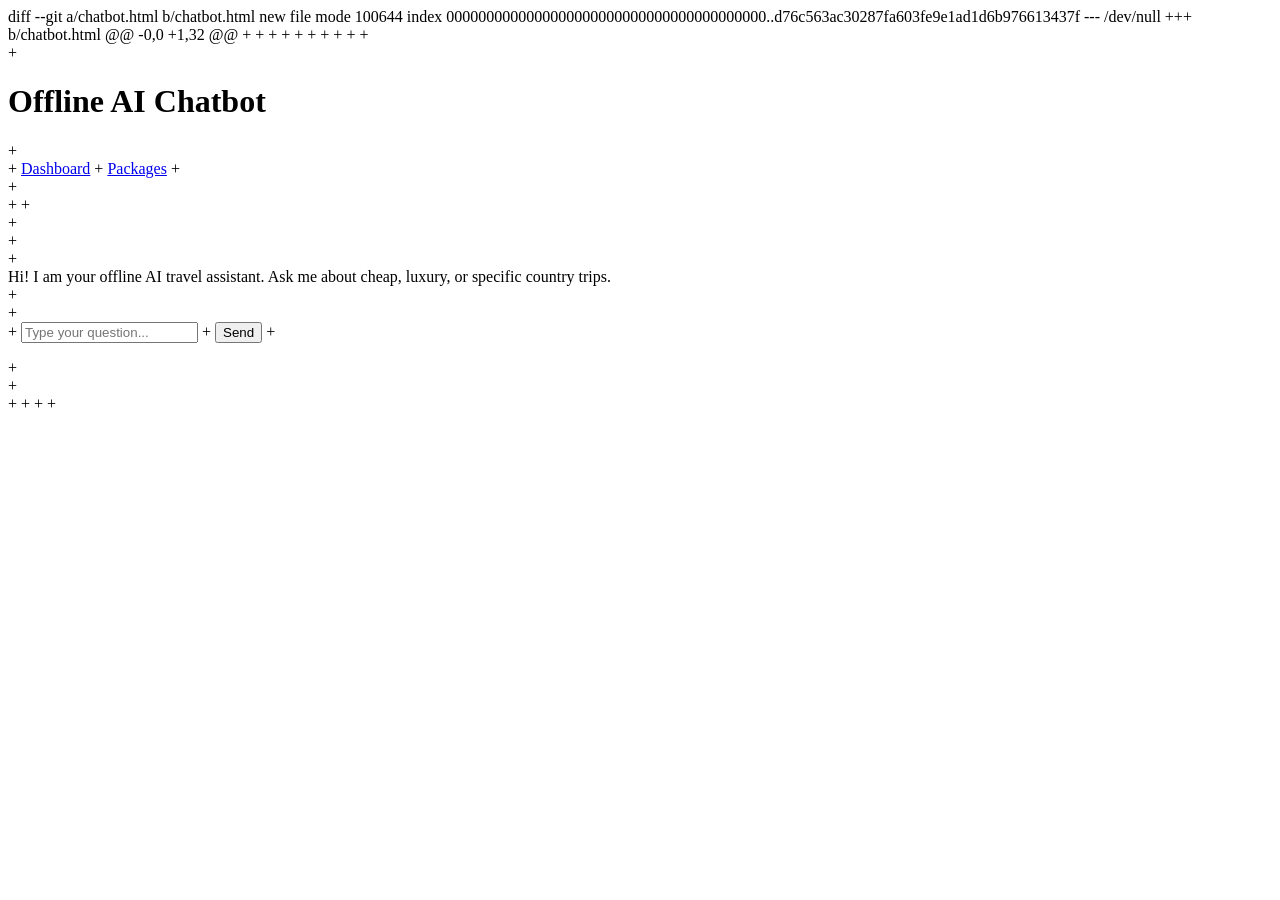
==== chatbot.html @ 7dfd5a78 "Add files via upload" ====
diff --git a/chatbot.html b/chatbot.html
new file mode 100644
index 0000000000000000000000000000000000000000..d76c563ac30287fa603fe9e1ad1d6b976613437f
--- /dev/null
+++ b/chatbot.html
@@ -0,0 +1,32 @@
+<!DOCTYPE html>
+<html lang="en">
+<head>
+  <meta charset="UTF-8" />
+  <meta name="viewport" content="width=device-width, initial-scale=1.0" />
+  <title>Chatbot - AI Travel Assistant</title>
+  <link rel="stylesheet" href="css/style.css" />
+</head>
+<body>
+  <header class="navbar">
+    <h1>Offline AI Chatbot</h1>
+    <nav>
+      <a href="dashboard.html" class="btn btn-small">Dashboard</a>
+      <a href="packages.html" class="btn btn-small btn-outline">Packages</a>
+    </nav>
+  </header>
+
+  <main class="container">
+    <section class="card chatbot-card">
+      <div id="chatWindow" class="chat-window">
+        <div class="chat-message bot">Hi! I am your offline AI travel assistant. Ask me about cheap, luxury, or specific country trips.</div>
+      </div>
+      <form id="chatForm" class="chat-input-row">
+        <input id="chatInput" type="text" placeholder="Type your question..." required />
+        <button class="btn" type="submit">Send</button>
+      </form>
+    </section>
+  </main>
+
+  <script src="js/app.js"></script>
+</body>
+</html>
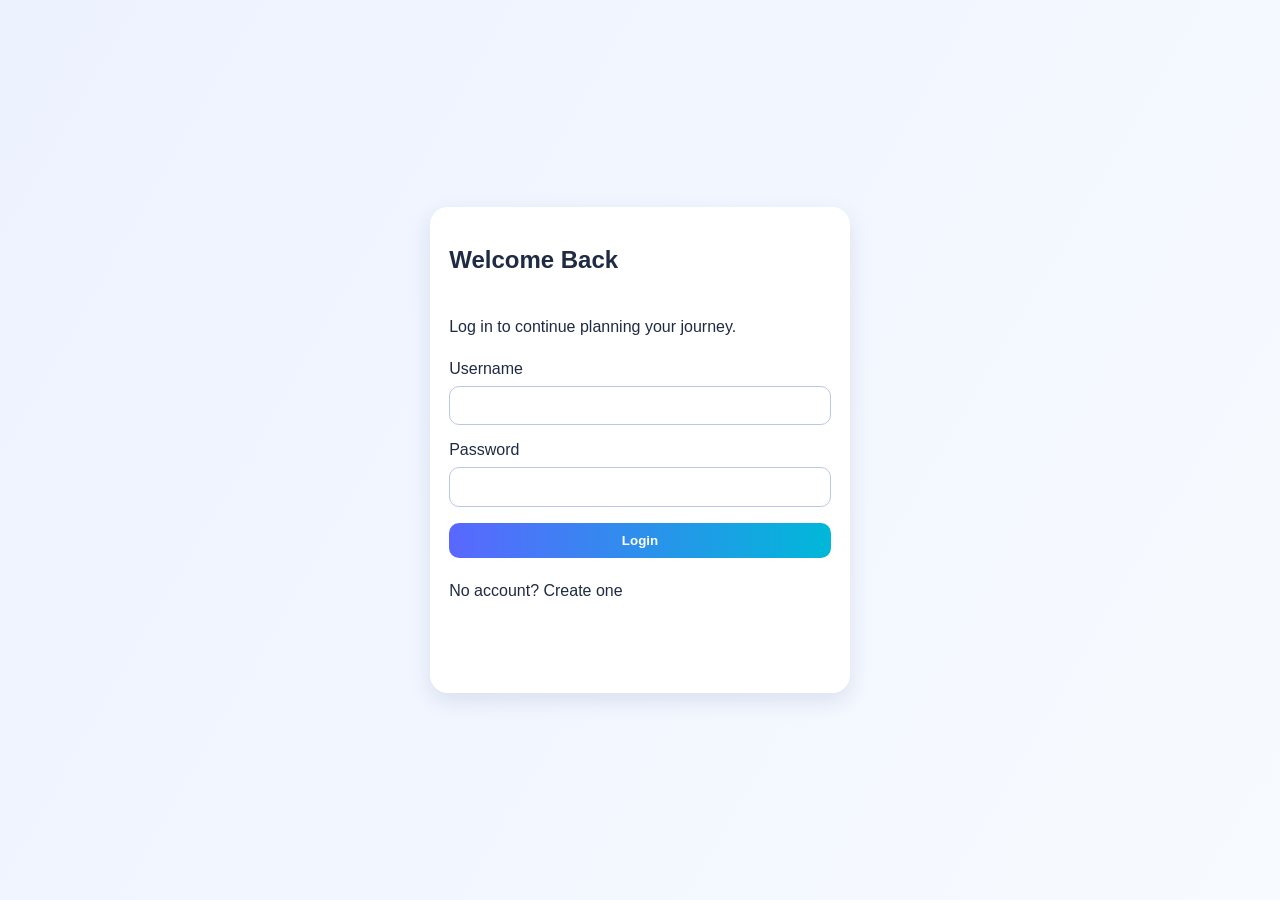
==== commit bfbea6a2: "Build complete offline AI Travel Assistant project" ====
--- a/chatbot.html
+++ b/chatbot.html
@@ -1,38 +1,32 @@
-diff --git a/chatbot.html b/chatbot.html
-new file mode 100644
-index 0000000000000000000000000000000000000000..d76c563ac30287fa603fe9e1ad1d6b976613437f
---- /dev/null
-+++ b/chatbot.html
-@@ -0,0 +1,32 @@
-+<!DOCTYPE html>
-+<html lang="en">
-+<head>
-+  <meta charset="UTF-8" />
-+  <meta name="viewport" content="width=device-width, initial-scale=1.0" />
-+  <title>Chatbot - AI Travel Assistant</title>
-+  <link rel="stylesheet" href="css/style.css" />
-+</head>
-+<body>
-+  <header class="navbar">
-+    <h1>Offline AI Chatbot</h1>
-+    <nav>
-+      <a href="dashboard.html" class="btn btn-small">Dashboard</a>
-+      <a href="packages.html" class="btn btn-small btn-outline">Packages</a>
-+    </nav>
-+  </header>
-+
-+  <main class="container">
-+    <section class="card chatbot-card">
-+      <div id="chatWindow" class="chat-window">
-+        <div class="chat-message bot">Hi! I am your offline AI travel assistant. Ask me about cheap, luxury, or specific country trips.</div>
-+      </div>
-+      <form id="chatForm" class="chat-input-row">
-+        <input id="chatInput" type="text" placeholder="Type your question..." required />
-+        <button class="btn" type="submit">Send</button>
-+      </form>
-+    </section>
-+  </main>
-+
-+  <script src="js/app.js"></script>
-+</body>
-+</html>
+<!DOCTYPE html>
+<html lang="en">
+<head>
+  <meta charset="UTF-8" />
+  <meta name="viewport" content="width=device-width, initial-scale=1.0" />
+  <title>Chatbot - AI Travel Assistant</title>
+  <link rel="stylesheet" href="css/style.css" />
+</head>
+<body>
+  <header class="navbar">
+    <h1>Offline AI Chatbot</h1>
+    <nav>
+      <a href="dashboard.html" class="btn btn-small">Dashboard</a>
+      <a href="packages.html" class="btn btn-small btn-outline">Packages</a>
+    </nav>
+  </header>
+
+  <main class="container">
+    <section class="card chatbot-card">
+      <div id="chatWindow" class="chat-window">
+        <div class="chat-message bot">Hi! I am your offline AI travel assistant. Ask me about cheap, luxury, or specific country trips.</div>
+      </div>
+      <form id="chatForm" class="chat-input-row">
+        <input id="chatInput" type="text" placeholder="Type your question..." required />
+        <button class="btn" type="submit">Send</button>
+      </form>
+    </section>
+  </main>
+
+  <script src="js/app.js"></script>
+</body>
+</html>
--- a/css/style.css
+++ b/css/style.css
@@ -0,0 +1,220 @@
+:root {
+  --primary: #5a67ff;
+  --secondary: #00b8d9;
+  --bg: #f5f7ff;
+  --text: #1f2a44;
+  --card: #ffffff;
+  --success: #2e7d32;
+  --danger: #c62828;
+}
+
+* {
+  box-sizing: border-box;
+}
+
+body {
+  margin: 0;
+  font-family: "Segoe UI", Tahoma, Geneva, Verdana, sans-serif;
+  background: linear-gradient(120deg, #edf2ff, #f7fbff);
+  color: var(--text);
+}
+
+a {
+  color: inherit;
+  text-decoration: none;
+}
+
+.navbar {
+  display: flex;
+  justify-content: space-between;
+  align-items: center;
+  padding: 1rem 2rem;
+  background: linear-gradient(90deg, var(--primary), var(--secondary));
+  color: #fff;
+  flex-wrap: wrap;
+  gap: 0.75rem;
+}
+
+.container {
+  width: min(1100px, 92%);
+  margin: 2rem auto;
+}
+
+.hero {
+  display: grid;
+  grid-template-columns: 1.2fr 1fr;
+  gap: 1.5rem;
+  align-items: center;
+}
+
+.badge {
+  display: inline-block;
+  padding: 0.3rem 0.7rem;
+  border-radius: 100px;
+  background: #dbe7ff;
+  font-size: 0.85rem;
+}
+
+.card {
+  background: var(--card);
+  border-radius: 18px;
+  padding: 1.2rem;
+  box-shadow: 0 8px 22px rgba(40, 61, 126, 0.12);
+}
+
+.preview-card ul,
+.card ul {
+  margin: 0.6rem 0 0;
+  padding-left: 1.2rem;
+}
+
+.btn {
+  border: none;
+  border-radius: 10px;
+  padding: 0.65rem 1rem;
+  cursor: pointer;
+  background: linear-gradient(90deg, var(--primary), var(--secondary));
+  color: #fff;
+  font-weight: 600;
+}
+
+.btn-outline {
+  background: transparent;
+  border: 2px solid #ffffffaa;
+  color: #fff;
+}
+
+.hero .btn-outline {
+  color: var(--text);
+  border-color: #9db0ff;
+}
+
+.btn-small {
+  font-size: 0.85rem;
+  padding: 0.45rem 0.8rem;
+}
+
+.danger {
+  background: var(--danger);
+}
+
+.hero-actions,
+.quick-actions {
+  display: flex;
+  gap: 0.7rem;
+  flex-wrap: wrap;
+  margin-top: 1rem;
+}
+
+.auth-wrapper {
+  min-height: 100vh;
+  display: grid;
+  place-items: center;
+  padding: 1rem;
+}
+
+.auth-card {
+  width: min(420px, 95%);
+  display: grid;
+  gap: 0.5rem;
+}
+
+input,
+select {
+  width: 100%;
+  padding: 0.7rem;
+  border-radius: 10px;
+  border: 1px solid #bcc7e6;
+  margin-bottom: 0.5rem;
+}
+
+.message {
+  min-height: 1.1rem;
+  font-weight: 600;
+}
+
+.success {
+  color: var(--success);
+}
+
+.error {
+  color: var(--danger);
+}
+
+.dashboard-grid {
+  display: grid;
+  gap: 1rem;
+}
+
+.selector-card {
+  display: grid;
+  gap: 0.5rem;
+}
+
+.weather-box {
+  margin: 0;
+  padding: 0.8rem;
+  background: #ecf8ff;
+  border-radius: 10px;
+  font-weight: 600;
+}
+
+.package-details {
+  margin-top: 1rem;
+}
+
+.package-grid {
+  display: grid;
+  grid-template-columns: repeat(auto-fit, minmax(230px, 1fr));
+  gap: 1rem;
+}
+
+.chatbot-card {
+  max-width: 760px;
+  margin: 0 auto;
+}
+
+.chat-window {
+  min-height: 360px;
+  max-height: 60vh;
+  overflow-y: auto;
+  display: grid;
+  gap: 0.65rem;
+  margin-bottom: 0.9rem;
+}
+
+.chat-message {
+  max-width: 85%;
+  padding: 0.7rem 0.85rem;
+  border-radius: 12px;
+  line-height: 1.4;
+}
+
+.chat-message.user {
+  background: #dbe2ff;
+  margin-left: auto;
+}
+
+.chat-message.bot {
+  background: #e9f9ff;
+}
+
+.chat-input-row {
+  display: flex;
+  gap: 0.6rem;
+}
+
+.footer {
+  text-align: center;
+  padding: 1.2rem;
+}
+
+@media (max-width: 768px) {
+  .hero {
+    grid-template-columns: 1fr;
+  }
+
+  .chat-input-row {
+    flex-direction: column;
+  }
+}
